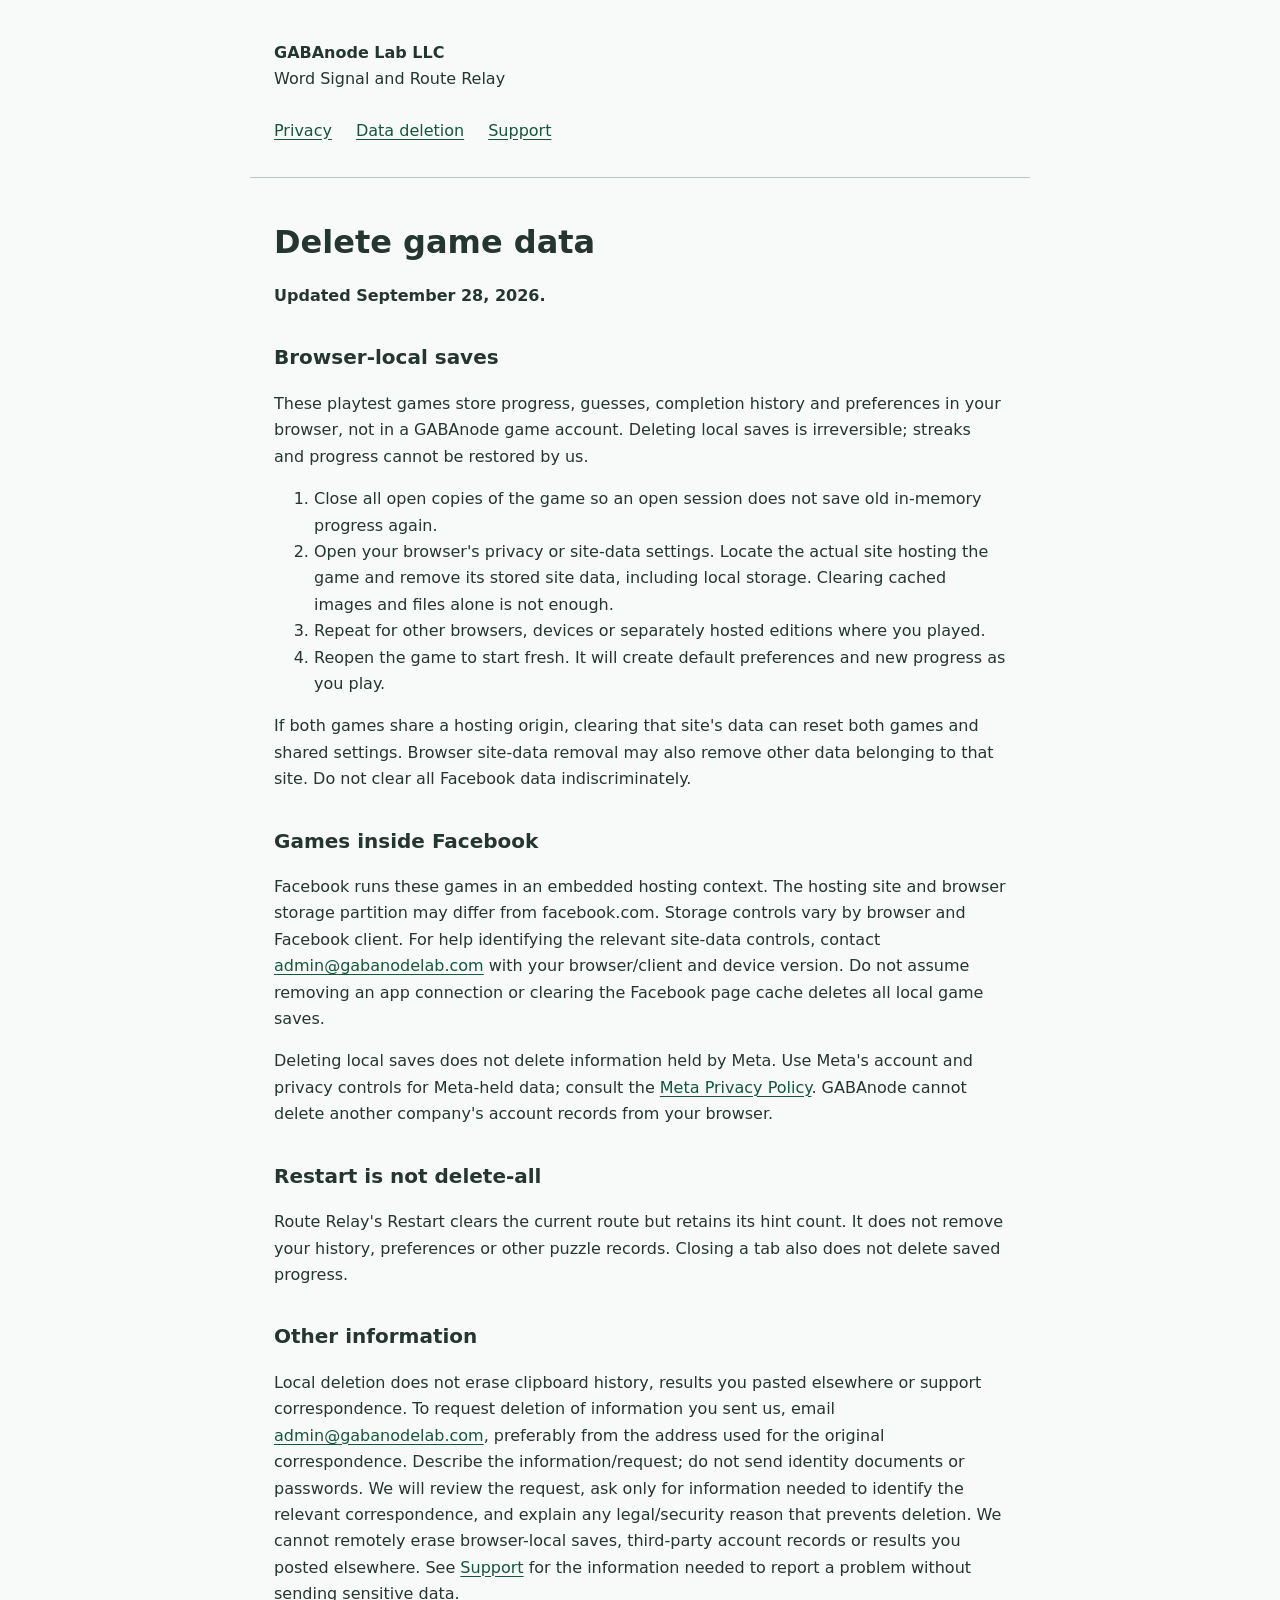
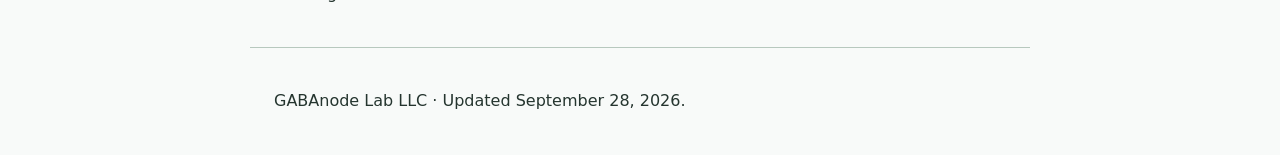
==== data-deletion.html @ abbde719 "docs: publish game privacy deletion and support policies" ====
<!doctype html>
<html lang="en">
  <head>
    <meta charset="utf-8" />
    <meta name="viewport" content="width=device-width, initial-scale=1" />
    <meta name="robots" content="noindex" />
    <title>Data Deletion | Word Signal and Route Relay</title>
    <link rel="stylesheet" href="policy.css" />
  </head>
  <body>
    <a class="skip" href="#main">Skip to deletion instructions</a>
    <header>
      <p><strong>GABAnode Lab LLC</strong><br />Word Signal and Route Relay</p>
      <nav aria-label="Game policies">
        <a href="privacy.html">Privacy</a><a href="data-deletion.html" aria-current="page">Data deletion</a
        ><a href="support.html">Support</a>
      </nav>
    </header>
    <main id="main" tabindex="-1">
      <h1>Delete game data</h1>
      <p><strong>Updated September 28, 2026.</strong></p>
      <h2>Browser-local saves</h2>
      <p>
        These playtest games store progress, guesses, completion history and preferences in your browser, not
        in a GABAnode game account. Deleting local saves is irreversible; streaks and progress cannot be
        restored by us.
      </p>
      <ol>
        <li>
          Close all open copies of the game so an open session does not save old in-memory progress again.
        </li>
        <li>
          Open your browser's privacy or site-data settings. Locate the actual site hosting the game and
          remove its stored site data, including local storage. Clearing cached images and files alone is not
          enough.
        </li>
        <li>Repeat for other browsers, devices or separately hosted editions where you played.</li>
        <li>
          Reopen the game to start fresh. It will create default preferences and new progress as you play.
        </li>
      </ol>
      <p>
        If both games share a hosting origin, clearing that site's data can reset both games and shared
        settings. Browser site-data removal may also remove other data belonging to that site. Do not clear
        all Facebook data indiscriminately.
      </p>
      <h2>Games inside Facebook</h2>
      <p>
        Facebook runs these games in an embedded hosting context. The hosting site and browser storage
        partition may differ from facebook.com. Storage controls vary by browser and Facebook client. For help
        identifying the relevant site-data controls, contact
        <a href="mailto:admin@gabanodelab.com">admin@gabanodelab.com</a> with your browser/client and device
        version. Do not assume removing an app connection or clearing the Facebook page cache deletes all
        local game saves.
      </p>
      <p>
        Deleting local saves does not delete information held by Meta. Use Meta's account and privacy controls
        for Meta-held data; consult the
        <a href="https://www.facebook.com/privacy/policy/">Meta Privacy Policy</a>. GABAnode cannot delete
        another company's account records from your browser.
      </p>
      <h2>Restart is not delete-all</h2>
      <p>
        Route Relay's Restart clears the current route but retains its hint count. It does not remove your
        history, preferences or other puzzle records. Closing a tab also does not delete saved progress.
      </p>
      <h2>Other information</h2>
      <p>
        Local deletion does not erase clipboard history, results you pasted elsewhere or support
        correspondence. To request deletion of information you sent us, email
        <a href="mailto:admin@gabanodelab.com">admin@gabanodelab.com</a>, preferably from the address used for
        the original correspondence. Describe the information/request; do not send identity documents or
        passwords. We will review the request, ask only for information needed to identify the relevant
        correspondence, and explain any legal/security reason that prevents deletion. We cannot remotely erase
        browser-local saves, third-party account records or results you posted elsewhere. See
        <a href="support.html">Support</a> for the information needed to report a problem without sending
        sensitive data.
      </p>
    </main>
    <footer><p>GABAnode Lab LLC · Updated September 28, 2026.</p></footer>
  </body>
</html>
---- policy.css ----
:root {
  color-scheme: light;
  font-family: system-ui, sans-serif;
  color: #25352f;
  background: #f8faf9;
  line-height: 1.65;
}
* {
  box-sizing: border-box;
}
body {
  margin: 0;
}
header,
main,
footer {
  max-width: 780px;
  margin: auto;
  padding: 24px;
}
header {
  border-bottom: 1px solid #b7c8be;
}
nav {
  display: flex;
  flex-wrap: wrap;
  gap: 8px 24px;
}
a {
  color: #14553c;
  text-underline-offset: 3px;
  overflow-wrap: anywhere;
}
nav a {
  min-height: 44px;
  display: inline-flex;
  align-items: center;
}
a:focus-visible {
  outline: 3px solid #146ba6;
  outline-offset: 4px;
}
h1 {
  font-size: 2rem;
  line-height: 1.2;
}
h2 {
  font-size: 1.25rem;
  margin-top: 2rem;
}
p,
li {
  overflow-wrap: anywhere;
}
.draft {
  padding: 12px;
  border-left: 4px solid #a43828;
  background: #fff1ea;
}
.skip {
  position: absolute;
  top: -100px;
}
.skip:focus {
  top: 8px;
  background: white;
  padding: 12px;
}
footer {
  border-top: 1px solid #b7c8be;
}
@media (max-width: 400px) {
  header,
  main,
  footer {
    padding: 16px;
  }
}
@media (prefers-reduced-motion: reduce) {
  * {
    scroll-behavior: auto;
  }
}
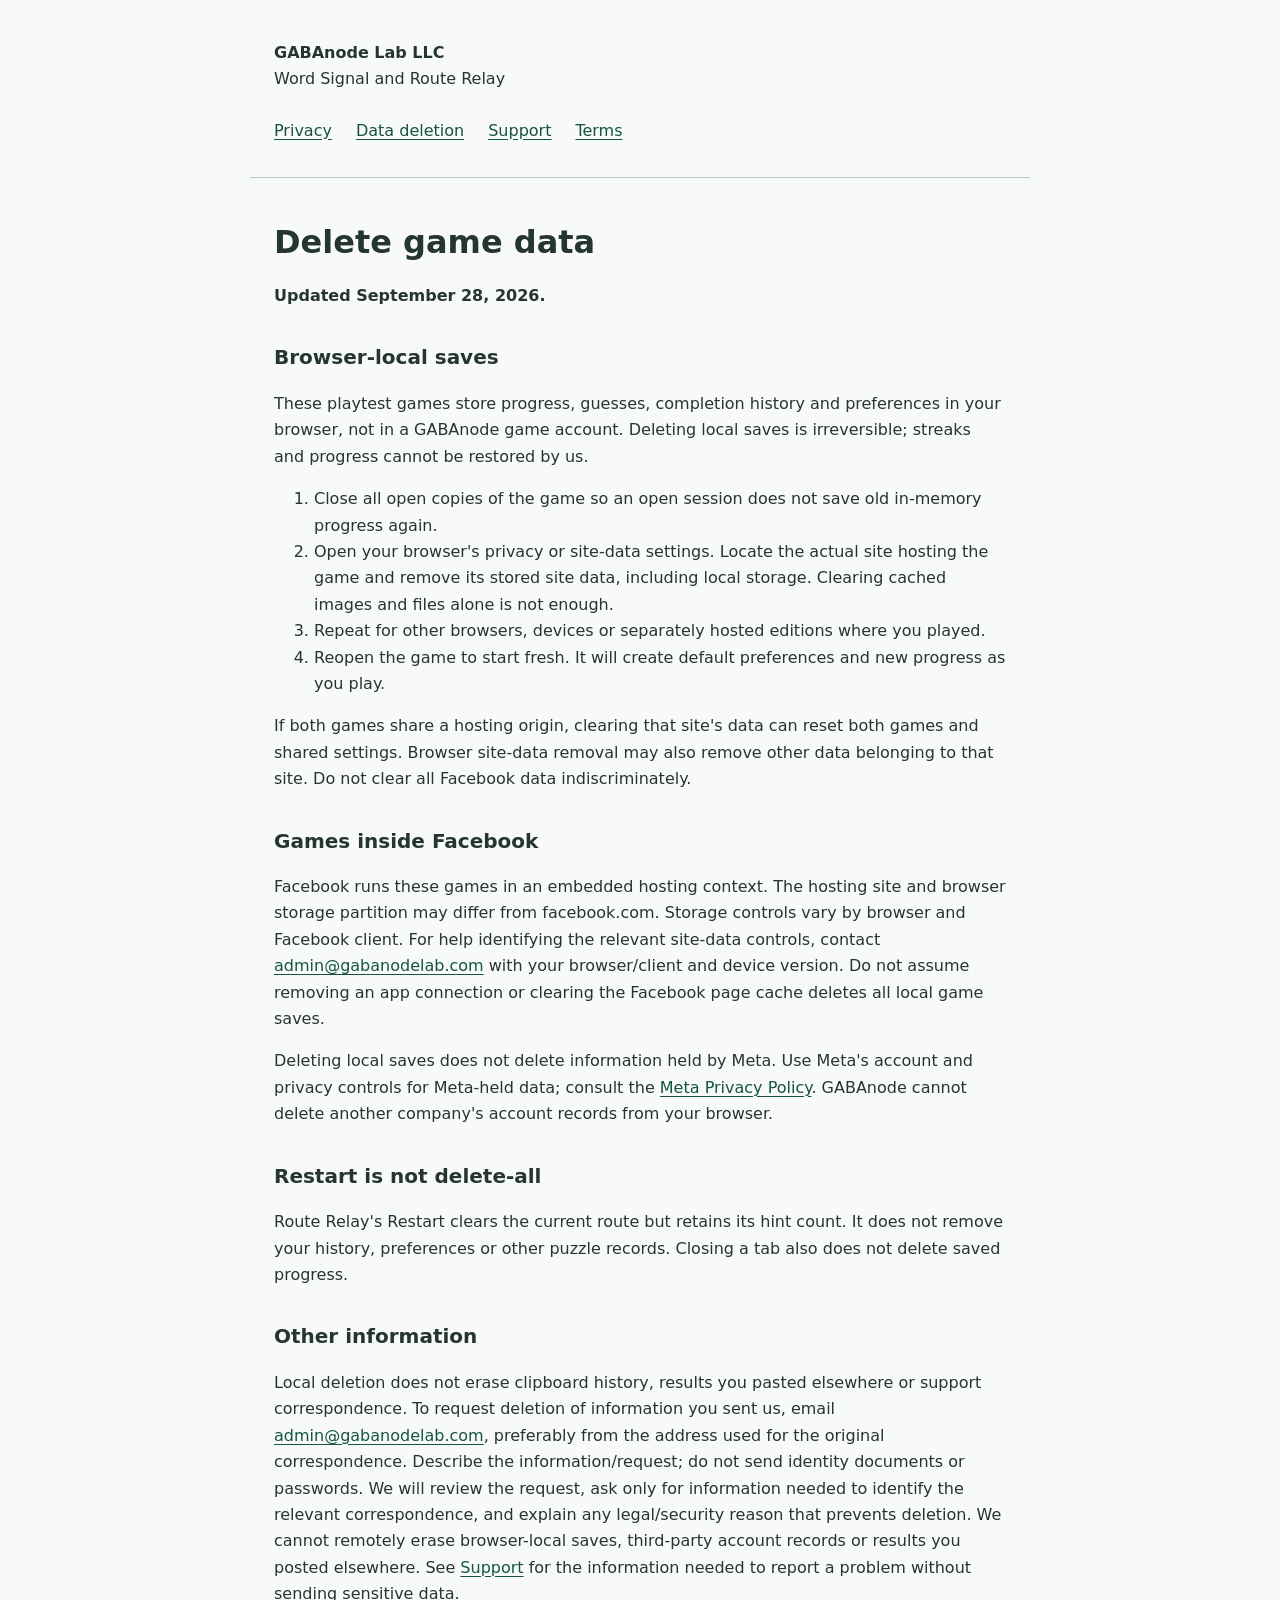
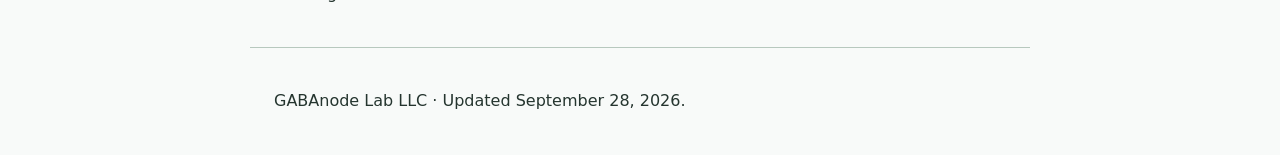
==== commit 183f5b80: "docs: add terms page" ====
--- a/data-deletion.html
+++ b/data-deletion.html
@@ -13,7 +13,7 @@
       <p><strong>GABAnode Lab LLC</strong><br />Word Signal and Route Relay</p>
       <nav aria-label="Game policies">
         <a href="privacy.html">Privacy</a><a href="data-deletion.html" aria-current="page">Data deletion</a
-        ><a href="support.html">Support</a>
+        ><a href="support.html">Support</a><a href="terms.html">Terms</a>
       </nav>
     </header>
     <main id="main" tabindex="-1">
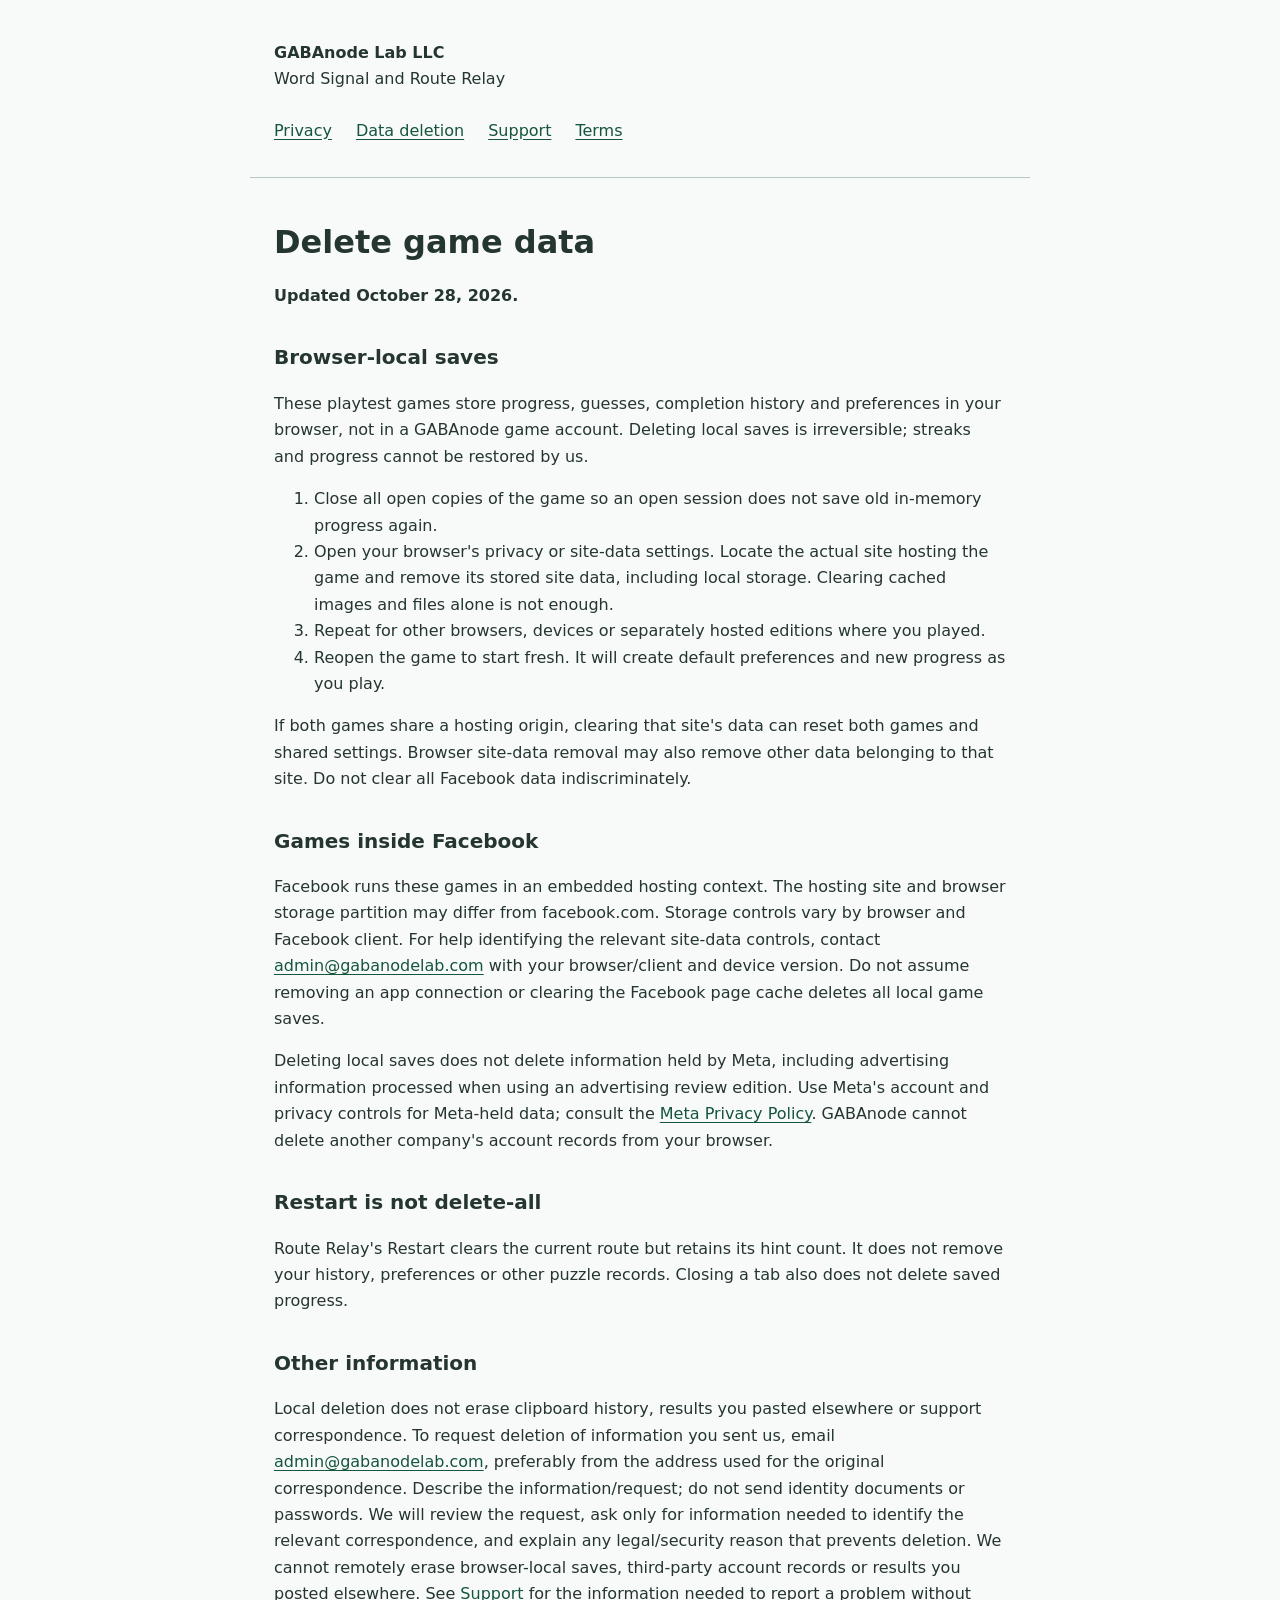
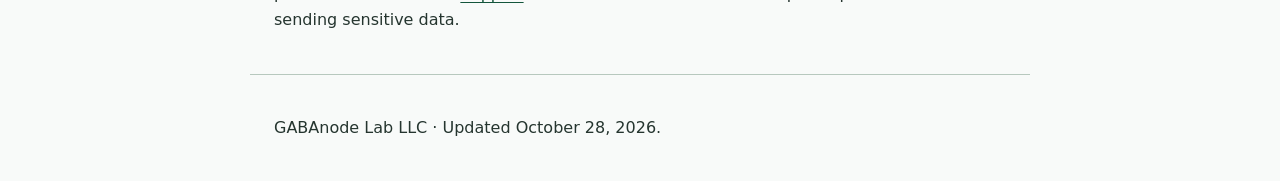
==== commit d11710e0: "docs: disclose Instant Games advertising review editions" ====
--- a/data-deletion.html
+++ b/data-deletion.html
@@ -18,7 +18,7 @@
     </header>
     <main id="main" tabindex="-1">
       <h1>Delete game data</h1>
-      <p><strong>Updated September 28, 2026.</strong></p>
+      <p><strong>Updated October 28, 2026.</strong></p>
       <h2>Browser-local saves</h2>
       <p>
         These playtest games store progress, guesses, completion history and preferences in your browser, not
@@ -54,8 +54,9 @@
         local game saves.
       </p>
       <p>
-        Deleting local saves does not delete information held by Meta. Use Meta's account and privacy controls
-        for Meta-held data; consult the
+        Deleting local saves does not delete information held by Meta, including advertising information
+        processed when using an advertising review edition. Use Meta's account and privacy controls for
+        Meta-held data; consult the
         <a href="https://www.facebook.com/privacy/policy/">Meta Privacy Policy</a>. GABAnode cannot delete
         another company's account records from your browser.
       </p>
@@ -77,6 +78,6 @@
         sensitive data.
       </p>
     </main>
-    <footer><p>GABAnode Lab LLC · Updated September 28, 2026.</p></footer>
+    <footer><p>GABAnode Lab LLC · Updated October 28, 2026.</p></footer>
   </body>
 </html>
--- a/policy.css
+++ b/policy.css
@@ -60,9 +60,12 @@
 .skip {
   position: absolute;
   top: -100px;
+  left: 8px;
 }
-.skip:focus {
+.skip:focus,
+.skip:focus-visible {
   top: 8px;
+  z-index: 100;
   background: white;
   padding: 12px;
 }
